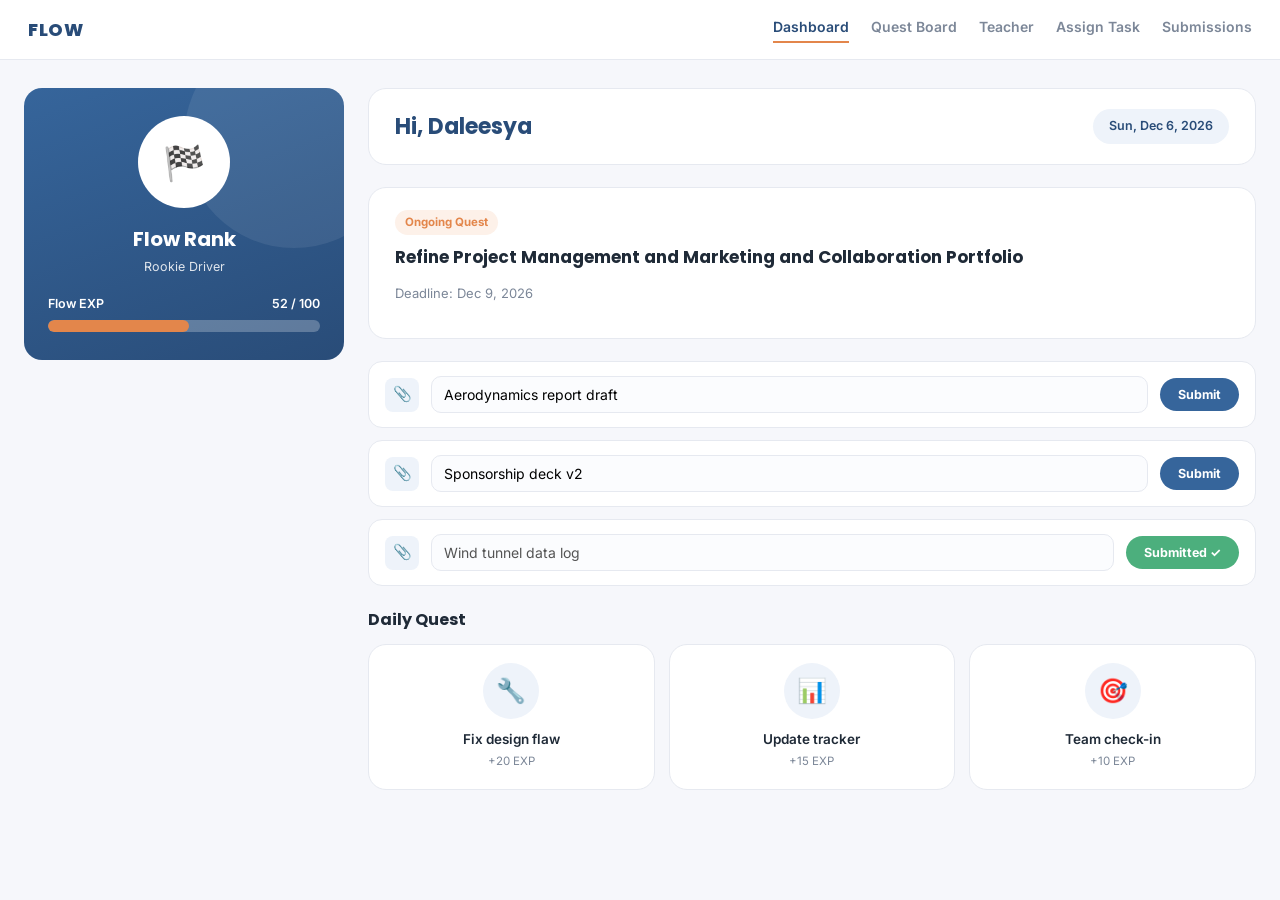
==== index.html @ 7da4ddbb "Initial commit: FLOW static site" ====
<!DOCTYPE html>
<html lang="en">
<head>
<meta charset="utf-8" />
<meta name="viewport" content="width=device-width, initial-scale=1" />
<title>FLOW — Student Dashboard</title>
<link rel="preconnect" href="https://fonts.googleapis.com">
<link href="https://fonts.googleapis.com/css2?family=Poppins:wght@600;700;800&family=Inter:wght@400;500;600;700&display=swap" rel="stylesheet">
<link href="css/style.css" rel="stylesheet" />
</head>
<body>

<nav class="top-nav">
    <div class="top-nav-brand">FLOW</div>
    <div class="top-nav-links">
        <a href="index.html" class="active">Dashboard</a>
        <a href="quest.html">Quest Board</a>
        <a href="teacher.html">Teacher</a>
        <a href="assign.html">Assign Task</a>
        <a href="submissions.html">Submissions</a>
    </div>
</nav>

<div class="dash-shell">

    <!-- ============ LEFT: FLOW RANK ============ -->
    <aside class="rank-card">
        <div class="rank-avatar">🏁</div>
        <div class="rank-label">Flow Rank</div>
        <div class="rank-sub" id="rankTitle">Rookie Driver</div>
        <div class="exp-label"><span>Flow EXP</span><span id="expLabel">52 / 100</span></div>
        <div class="exp-track"><div class="exp-fill" id="expFill" style="width:52%"></div></div>
    </aside>

    <!-- ============ MAIN ============ -->
    <main class="dash-main">

        <div class="greeting-row">
            <h1 id="greeting">Hi, Daleesya</h1>
            <span class="date-chip" id="todayChip"></span>
        </div>

        <div class="ongoing-highlight">
            <span class="tag">Ongoing Quest</span>
            <h2>Refine Project Management and Marketing and Collaboration Portfolio</h2>
            <p class="deadline" id="deadlineText"></p>
        </div>

        <div class="submission-rows" id="submissionRows"></div>

        <div class="daily-quest-section">
            <h3>Daily Quest</h3>
            <div class="daily-quest-grid" id="dailyQuestGrid"></div>
        </div>

    </main>
</div>

<script src="js/dashboard.js"></script>
</body>
</html>
---- css/style.css ----
:root {
  --blue: #36659B;
  --blue-dark: #294c78;
  --orange: #E3864B;
  --bg: #F6F7FB;
  --card: #FFFFFF;
  --text: #1F2A37;
  --text-muted: #7C8798;
  --border: #E6E9F0;
  --success: #4CAF7D;
  --danger: #D9544F;
  --radius-card: 18px;
  --radius-pill: 999px;
  --radius-input: 10px;
}

* { box-sizing: border-box; }

body {
  margin: 0;
  background: var(--bg);
  color: var(--text);
  font-family: 'Inter', sans-serif;
  font-size: 15px;
  line-height: 1.5;
}

h1, h2, h3 {
  font-family: 'Poppins', sans-serif;
  margin: 0;
}

button {
  font-family: inherit;
  cursor: pointer;
}

input {
  font-family: inherit;
  font-size: 14px;
}

/* ============ TOP NAV ============ */
.top-nav {
  display: flex;
  align-items: center;
  justify-content: space-between;
  padding: 16px 28px;
  background: var(--card);
  border-bottom: 1px solid var(--border);
  position: sticky;
  top: 0;
  z-index: 10;
}
.top-nav-brand {
  font-family: 'Poppins', sans-serif;
  font-weight: 800;
  letter-spacing: 0.5px;
  color: var(--blue-dark);
  font-size: 18px;
}
.top-nav-links { display: flex; gap: 22px; }
.top-nav-links a {
  text-decoration: none;
  color: var(--text-muted);
  font-weight: 600;
  font-size: 14px;
  padding-bottom: 4px;
  border-bottom: 2px solid transparent;
}
.top-nav-links a.active,
.top-nav-links a:hover {
  color: var(--blue-dark);
  border-bottom-color: var(--orange);
}

/* ============ LAYOUT ============ */
.app-shell {
  display: grid;
  grid-template-columns: 300px 1fr 300px;
  gap: 24px;
  max-width: 1400px;
  margin: 0 auto;
  padding: 28px 24px 60px;
  align-items: start;
}

@media (max-width: 1100px) {
  .app-shell { grid-template-columns: 1fr; }
}

/* ============ LEFT PANEL: NEW QUEST FORM ============ */
.quest-form-panel {
  background: var(--card);
  border-radius: var(--radius-card);
  padding: 24px;
  border: 1px solid var(--border);
  position: sticky;
  top: 24px;
}

.panel-title {
  font-size: 20px;
  font-weight: 700;
  color: var(--blue-dark);
}

.panel-subtitle {
  color: var(--text-muted);
  font-size: 13px;
  margin: 6px 0 20px;
}

.field-group { margin-bottom: 18px; }

.field-group label {
  display: block;
  font-size: 12.5px;
  font-weight: 600;
  color: var(--text-muted);
  margin-bottom: 6px;
  text-transform: none;
}

.field-group input[type="text"],
.field-group input[type="date"] {
  width: 100%;
  padding: 10px 12px;
  border: 1.5px solid var(--border);
  border-radius: var(--radius-input);
  outline: none;
  background: #FBFCFE;
}
.field-group input:focus {
  border-color: var(--blue);
  background: #fff;
}

.subquest-list { display: flex; flex-direction: column; gap: 6px; margin-bottom: 8px; }
.subquest-item {
  display: flex;
  align-items: center;
  justify-content: space-between;
  background: #F1F4F9;
  border-radius: 8px;
  padding: 7px 10px;
  font-size: 13px;
}
.subquest-item button {
  background: none;
  border: none;
  color: var(--text-muted);
  font-size: 14px;
}
.subquest-add-row { display: flex; gap: 6px; }
.subquest-add-row input { flex: 1; }
.btn-icon-add {
  width: 38px;
  border: 1.5px solid var(--blue);
  background: #fff;
  color: var(--blue);
  border-radius: var(--radius-input);
  font-size: 18px;
  font-weight: 700;
}
.btn-icon-add:hover { background: var(--blue); color: #fff; }

.priority-picker { display: flex; gap: 8px; }
.priority-chip {
  flex: 1;
  display: flex;
  align-items: center;
  justify-content: center;
  gap: 6px;
  padding: 8px 0;
  border-radius: var(--radius-pill);
  border: 1.5px solid var(--border);
  background: #fff;
  font-size: 12.5px;
  font-weight: 600;
  color: var(--text-muted);
}
.priority-chip.selected { border-color: var(--blue); color: var(--blue); background: #EEF3FA; }
.dot { width: 8px; height: 8px; border-radius: 50%; display:inline-block; }
.dot-low { background: var(--success); }
.dot-medium { background: var(--orange); }
.dot-high { background: var(--danger); }

.btn-primary {
  background: var(--blue);
  color: #fff;
  border: none;
  border-radius: var(--radius-pill);
  padding: 12px 20px;
  font-weight: 600;
  font-size: 14px;
}
.btn-primary:hover { background: var(--blue-dark); }
.btn-full { width: 100%; }

.form-msg {
  margin-top: 10px;
  font-size: 13px;
  color: var(--success);
  font-weight: 600;
  text-align: center;
}

/* ============ MAIN ============ */
.quest-header {
  display: flex;
  justify-content: space-between;
  align-items: flex-start;
  background: var(--card);
  border: 1px solid var(--border);
  border-radius: var(--radius-card);
  padding: 22px 26px;
  margin-bottom: 22px;
}
.quest-greeting {
  font-family: 'Poppins', sans-serif;
  font-size: 22px;
  font-weight: 700;
  color: var(--blue-dark);
  margin: 0;
}
.quest-greeting strong { color: var(--orange); }
.quest-date { color: var(--text-muted); font-size: 13px; margin: 4px 0 0; }
.header-mark {
  width: 44px; height: 44px;
  border-radius: 12px;
  background: linear-gradient(135deg, var(--blue), var(--orange));
  display: flex; align-items: center; justify-content: center;
  color: #fff; font-size: 20px;
}

.ongoing-section {
  background: var(--card);
  border: 1px solid var(--border);
  border-radius: var(--radius-card);
  padding: 22px 26px;
  margin-bottom: 22px;
}
.section-heading-row {
  display: flex;
  justify-content: space-between;
  align-items: center;
  flex-wrap: wrap;
  gap: 12px;
  margin-bottom: 16px;
}
.section-heading-row h3 { font-size: 16px; font-weight: 700; }

.status-filters { display: flex; gap: 8px; flex-wrap: wrap; }
.filter-pill {
  border: 1.5px solid var(--border);
  background: #fff;
  padding: 6px 14px;
  border-radius: var(--radius-pill);
  font-size: 12.5px;
  font-weight: 600;
  color: var(--text-muted);
}
.filter-pill.active { background: var(--blue); color: #fff; border-color: var(--blue); }

.ongoing-list { display: flex; flex-direction: column; gap: 10px; }

.ongoing-card {
  display: flex;
  align-items: center;
  gap: 14px;
  padding: 14px 16px;
  border: 1px solid var(--border);
  border-radius: 14px;
  background: #FBFCFE;
}
.ongoing-card .priority-tag {
  width: 10px; height: 10px; border-radius: 50%; flex-shrink: 0;
}
.ongoing-card .quest-body { flex: 1; min-width: 0; }
.ongoing-card .quest-title { font-weight: 600; font-size: 14px; }
.ongoing-card .quest-meta { color: var(--text-muted); font-size: 12px; margin-top: 2px; }
.ongoing-card select {
  border: 1.5px solid var(--border);
  border-radius: var(--radius-pill);
  padding: 6px 10px;
  font-size: 12.5px;
  font-weight: 600;
  color: var(--blue-dark);
  background: #fff;
}
.empty-note { color: var(--text-muted); font-size: 13.5px; padding: 10px 4px; }

/* ============ COLUMNS: DAILY / COMPLETED ============ */
.quest-columns {
  display: grid;
  grid-template-columns: 1fr 1fr;
  gap: 20px;
}
@media (max-width: 700px) { .quest-columns { grid-template-columns: 1fr; } }

.quest-column h3 { font-size: 15px; font-weight: 700; margin-bottom: 12px; }
.quest-grid { display: flex; flex-direction: column; gap: 10px; }

.quest-tile {
  background: var(--card);
  border: 1px solid var(--border);
  border-radius: 14px;
  padding: 14px 16px;
}
.quest-tile.completed { border-left: 4px solid var(--success); }
.quest-tile.daily { border-left: 4px solid var(--orange); }
.quest-tile .quest-title { font-weight: 600; font-size: 13.5px; }
.quest-tile .quest-meta { color: var(--text-muted); font-size: 12px; margin-top: 4px; }

/* ============ RIGHT PANEL ============ */
.quest-side-panel { display: flex; flex-direction: column; gap: 20px; }
.side-card {
  background: var(--card);
  border: 1px solid var(--border);
  border-radius: var(--radius-card);
  padding: 20px;
}
.side-card h3 { font-size: 15px; font-weight: 700; margin-bottom: 12px; }
.side-hint { color: var(--text-muted); font-size: 12.5px; }

.comments-list { display: flex; flex-direction: column; gap: 12px; margin-bottom: 14px; max-height: 220px; overflow-y: auto; }
.comment-item { display: flex; gap: 10px; }
.comment-avatar {
  width: 32px; height: 32px; border-radius: 50%;
  background: var(--blue);
  color: #fff; font-size: 12px; font-weight: 700;
  display: flex; align-items: center; justify-content: center; flex-shrink: 0;
}
.comment-body { font-size: 12.5px; }
.comment-name { font-weight: 700; color: var(--text); }
.comment-text { color: var(--text-muted); margin-top: 2px; }
.comment-time { color: #B3B9C4; font-size: 11px; margin-top: 2px; }

.add-new-row { display: flex; gap: 6px; }
.add-new-row input {
  flex: 1;
  border: 1.5px solid var(--border);
  border-radius: var(--radius-input);
  padding: 8px 10px;
}
.btn-add-new {
  border: none;
  background: var(--orange);
  color: #fff;
  border-radius: var(--radius-input);
  padding: 0 12px;
  font-size: 12.5px;
  font-weight: 700;
  white-space: nowrap;
}
.btn-add-new:hover { background: #cc6f37; }

.rating-row { display: flex; gap: 8px; margin-top: 12px; }
.rating-btn {
  flex: 1;
  border: 1.5px solid var(--border);
  background: #fff;
  border-radius: 12px;
  padding: 12px 4px;
  display: flex;
  flex-direction: column;
  align-items: center;
  gap: 6px;
  font-size: 11px;
  font-weight: 600;
  color: var(--text-muted);
}
.rating-btn.selected.rating-excellent { border-color: var(--success); color: var(--success); background: #EBF8F1; }
.rating-btn.selected.rating-average { border-color: var(--orange); color: var(--orange); background: #FDF1E9; }
.rating-btn.selected.rating-poor { border-color: var(--danger); color: var(--danger); background: #FBEBEA; }

/* ============ STUDENT DASHBOARD PAGE ============ */
.dash-shell {
  max-width: 1300px;
  margin: 0 auto;
  padding: 28px 24px 60px;
  display: grid;
  grid-template-columns: 320px 1fr;
  gap: 24px;
  align-items: start;
}
@media (max-width: 950px) { .dash-shell { grid-template-columns: 1fr; } }

.rank-card {
  background: linear-gradient(160deg, var(--blue) 0%, var(--blue-dark) 100%);
  border-radius: var(--radius-card);
  padding: 28px 24px;
  color: #fff;
  position: relative;
  overflow: hidden;
}
.rank-card::before {
  content: "";
  position: absolute;
  width: 220px; height: 220px;
  border-radius: 50%;
  background: rgba(255,255,255,0.08);
  top: -60px; right: -60px;
}
.rank-avatar {
  width: 92px; height: 92px;
  border-radius: 50%;
  background: #fff;
  margin: 0 auto 16px;
  display: flex; align-items: center; justify-content: center;
  font-size: 34px;
}
.rank-label {
  text-align: center;
  font-family: 'Poppins', sans-serif;
  font-weight: 700;
  font-size: 20px;
  margin-bottom: 4px;
}
.rank-sub { text-align: center; font-size: 12.5px; opacity: 0.85; margin-bottom: 18px; }
.exp-label { display: flex; justify-content: space-between; font-size: 12.5px; font-weight: 600; margin-bottom: 6px; }
.exp-track {
  height: 12px;
  background: rgba(255,255,255,0.25);
  border-radius: var(--radius-pill);
  overflow: hidden;
}
.exp-fill {
  height: 100%;
  background: var(--orange);
  border-radius: var(--radius-pill);
  transition: width 0.4s ease;
}

.dash-main { display: flex; flex-direction: column; gap: 22px; }

.greeting-row {
  display: flex;
  justify-content: space-between;
  align-items: center;
  background: var(--card);
  border: 1px solid var(--border);
  border-radius: var(--radius-card);
  padding: 20px 26px;
}
.greeting-row h1 {
  font-size: 22px;
  font-weight: 700;
  color: var(--blue-dark);
}
.greeting-row .date-chip {
  background: #EEF3FA;
  color: var(--blue-dark);
  border-radius: var(--radius-pill);
  padding: 8px 16px;
  font-size: 12.5px;
  font-weight: 600;
}

.ongoing-highlight {
  background: var(--card);
  border: 1px solid var(--border);
  border-radius: var(--radius-card);
  padding: 22px 26px;
}
.ongoing-highlight .tag {
  display: inline-block;
  background: #FDF1E9;
  color: var(--orange);
  font-size: 11.5px;
  font-weight: 700;
  padding: 4px 10px;
  border-radius: var(--radius-pill);
  margin-bottom: 10px;
}
.ongoing-highlight h2 { font-size: 17px; font-weight: 700; margin-bottom: 6px; }
.ongoing-highlight .deadline { color: var(--text-muted); font-size: 13px; }

.submission-rows { display: flex; flex-direction: column; gap: 12px; }
.submission-row {
  display: flex;
  align-items: center;
  gap: 12px;
  background: var(--card);
  border: 1px solid var(--border);
  border-radius: 14px;
  padding: 14px 16px;
}
.submission-row input[type="text"] {
  flex: 1;
  border: 1.5px solid var(--border);
  border-radius: var(--radius-input);
  padding: 9px 12px;
  background: #FBFCFE;
}
.submission-row input:focus { border-color: var(--blue); outline: none; background: #fff; }
.btn-submit {
  background: var(--blue);
  color: #fff;
  border: none;
  border-radius: var(--radius-pill);
  padding: 9px 18px;
  font-size: 12.5px;
  font-weight: 700;
  white-space: nowrap;
}
.btn-submit:hover { background: var(--blue-dark); }
.btn-submit.done { background: var(--success); }
.attach-icon {
  width: 34px; height: 34px;
  border-radius: 8px;
  background: #EEF3FA;
  display: flex; align-items: center; justify-content: center;
  color: var(--blue);
  flex-shrink: 0;
}

.daily-quest-section h3 { font-size: 16px; font-weight: 700; margin-bottom: 12px; }
.daily-quest-grid { display: grid; grid-template-columns: repeat(3, 1fr); gap: 14px; }
@media (max-width: 700px) { .daily-quest-grid { grid-template-columns: 1fr; } }
.daily-quest-card {
  background: var(--card);
  border: 1px solid var(--border);
  border-radius: var(--radius-card);
  padding: 18px;
  text-align: center;
}
.daily-quest-card .icon {
  width: 56px; height: 56px;
  border-radius: 50%;
  background: #EEF3FA;
  display: flex; align-items: center; justify-content: center;
  font-size: 24px;
  margin: 0 auto 10px;
}
.daily-quest-card .qtitle { font-weight: 600; font-size: 13.5px; margin-bottom: 4px; }
.daily-quest-card .qmeta { color: var(--text-muted); font-size: 11.5px; }

/* ============ STAT CARDS ============ */
.stat-cards-row { display: grid; grid-template-columns: repeat(4, 1fr); gap: 14px; margin-bottom: 22px; }
@media (max-width: 800px) { .stat-cards-row { grid-template-columns: repeat(2, 1fr); } }
.stat-card-mini {
  background: var(--card);
  border: 1px solid var(--border);
  border-radius: 14px;
  padding: 16px 18px;
  text-align: center;
}
.stat-card-mini .num { font-family: 'Poppins', sans-serif; font-size: 26px; font-weight: 800; color: var(--blue-dark); }
.stat-card-mini .lbl { font-size: 12px; color: var(--text-muted); margin-top: 2px; }
.stat-card-mini.warn .num { color: var(--orange); }
.stat-card-mini.danger .num { color: var(--danger); }
.stat-card-mini.ok .num { color: var(--success); }

/* ============ TEACHER: STUDENT CARDS ============ */
.teacher-grid { display: grid; grid-template-columns: 1fr 1fr; gap: 18px; margin-bottom: 22px; }
@media (max-width: 800px) { .teacher-grid { grid-template-columns: 1fr; } }
.student-card {
  background: var(--card);
  border: 1px solid var(--border);
  border-radius: var(--radius-card);
  padding: 18px 20px;
}
.student-card-head { display: flex; justify-content: space-between; align-items: center; margin-bottom: 10px; }
.student-card-head .sname { font-family: 'Poppins', sans-serif; font-weight: 700; font-size: 16px; }
.level-badge {
  background: #EEF3FA; color: var(--blue-dark);
  font-size: 11.5px; font-weight: 700;
  padding: 4px 10px; border-radius: var(--radius-pill);
}
.student-card .oq-label { font-size: 11.5px; color: var(--text-muted); margin-bottom: 2px; }
.student-card .oq-text { font-size: 13.5px; font-weight: 600; margin-bottom: 10px; }
.skill-tags { display: flex; flex-wrap: wrap; gap: 6px; margin-bottom: 12px; }
.skill-tag { background: #F1F4F9; color: var(--text-muted); font-size: 11px; padding: 4px 10px; border-radius: var(--radius-pill); }
.btn-check {
  border: 1.5px solid var(--blue);
  background: #fff;
  color: var(--blue);
  border-radius: var(--radius-pill);
  padding: 7px 16px;
  font-size: 12.5px;
  font-weight: 700;
}
.btn-check.checked { background: var(--success); border-color: var(--success); color: #fff; }

/* ============ COMMENT FORM ============ */
.comment-form-card {
  background: var(--card);
  border: 1px solid var(--border);
  border-radius: var(--radius-card);
  padding: 20px 24px;
}
.comment-form-card select,
.comment-form-card textarea {
  width: 100%;
  border: 1.5px solid var(--border);
  border-radius: var(--radius-input);
  padding: 10px 12px;
  margin-bottom: 12px;
  font-family: inherit;
}
.comment-log { display: flex; flex-direction: column; gap: 10px; margin-top: 16px; }
.comment-log-item { font-size: 13px; padding: 10px 12px; background: #FBFCFE; border-radius: 10px; border: 1px solid var(--border); }
.comment-log-item .cname { font-weight: 700; margin-right: 6px; }
.comment-log-item .ctime { color: var(--text-muted); font-size: 11px; float: right; }

/* ============ ASSIGN TASK ============ */
.assign-grid { display: grid; grid-template-columns: repeat(3, 1fr); gap: 18px; }
@media (max-width: 950px) { .assign-grid { grid-template-columns: 1fr; } }
.assign-panel {
  background: var(--card);
  border: 1px solid var(--border);
  border-radius: var(--radius-card);
  padding: 18px 20px;
}
.assign-panel-head { display: flex; justify-content: space-between; align-items: center; margin-bottom: 12px; }
.assign-panel-head h3 { font-size: 15px; font-weight: 700; }
.btn-assign-new {
  border: none; background: var(--orange); color: #fff;
  border-radius: var(--radius-pill); padding: 6px 12px;
  font-size: 11.5px; font-weight: 700;
}
.assign-quest-item {
  display: flex; justify-content: space-between; align-items: center;
  background: #FBFCFE; border: 1px solid var(--border); border-radius: 12px;
  padding: 10px 12px; margin-bottom: 8px; font-size: 12.5px;
}
.assign-quest-item .due-chip { background: #EEF3FA; color: var(--blue-dark); border-radius: var(--radius-pill); padding: 3px 9px; font-size: 11px; font-weight: 700; white-space: nowrap; }
.assign-new-form { display: none; margin-top: 10px; gap: 8px; flex-direction: column; }
.assign-new-form.open { display: flex; }
.assign-new-form input { border: 1.5px solid var(--border); border-radius: var(--radius-input); padding: 8px 10px; }

/* ============ SUBMISSION PAGE ============ */
.submission-layout { display: grid; grid-template-columns: 1.5fr 1fr; gap: 20px; align-items: start; }
@media (max-width: 950px) { .submission-layout { grid-template-columns: 1fr; } }
.sub-table-card {
  background: var(--card);
  border: 1px solid var(--border);
  border-radius: var(--radius-card);
  padding: 18px 20px;
  overflow-x: auto;
}
.sub-table { width: 100%; border-collapse: collapse; font-size: 13px; }
.sub-table th { text-align: left; color: var(--text-muted); font-size: 11.5px; padding: 8px 10px; border-bottom: 1px solid var(--border); }
.sub-table td { padding: 12px 10px; border-bottom: 1px solid var(--border); }
.sub-table tr:last-child td { border-bottom: none; }
.status-chip { font-size: 11px; font-weight: 700; padding: 4px 10px; border-radius: var(--radius-pill); }
.status-chip.awaiting { background: #FDF1E9; color: var(--orange); }
.status-chip.late { background: #FBEBEA; color: var(--danger); }
.status-chip.reviewed { background: #EBF8F1; color: var(--success); }
.btn-review {
  border: 1.5px solid var(--blue); background: #fff; color: var(--blue);
  border-radius: var(--radius-pill); padding: 6px 14px; font-size: 12px; font-weight: 700;
}
.btn-review.viewed { border-color: var(--border); color: var(--text-muted); }

.review-panel {
  background: var(--card);
  border: 1px solid var(--border);
  border-radius: var(--radius-card);
  padding: 20px 22px;
  position: sticky;
  top: 24px;
}
.review-panel h3 { font-size: 16px; font-weight: 700; margin-bottom: 4px; }
.review-meta { font-size: 12.5px; color: var(--text-muted); margin-bottom: 4px; }
.review-file {
  margin-top: 12px;
  background: #FBFCFE; border: 1px dashed var(--border); border-radius: 10px;
  padding: 12px; font-size: 12.5px; color: var(--blue-dark); font-weight: 600;
}
.review-panel .rating-row { margin-top: 16px; }
.review-panel textarea {
  width: 100%; border: 1.5px solid var(--border); border-radius: var(--radius-input);
  padding: 10px 12px; margin-top: 12px; font-family: inherit; min-height: 70px;
}
.btn-send-feedback {
  margin-top: 12px; width: 100%;
  background: var(--blue); color: #fff; border: none;
  border-radius: var(--radius-pill); padding: 11px; font-weight: 700; font-size: 13.5px;
}
.btn-send-feedback:hover { background: var(--blue-dark); }
.feedback-sent-msg { margin-top: 10px; color: var(--success); font-size: 12.5px; font-weight: 600; display: none; }
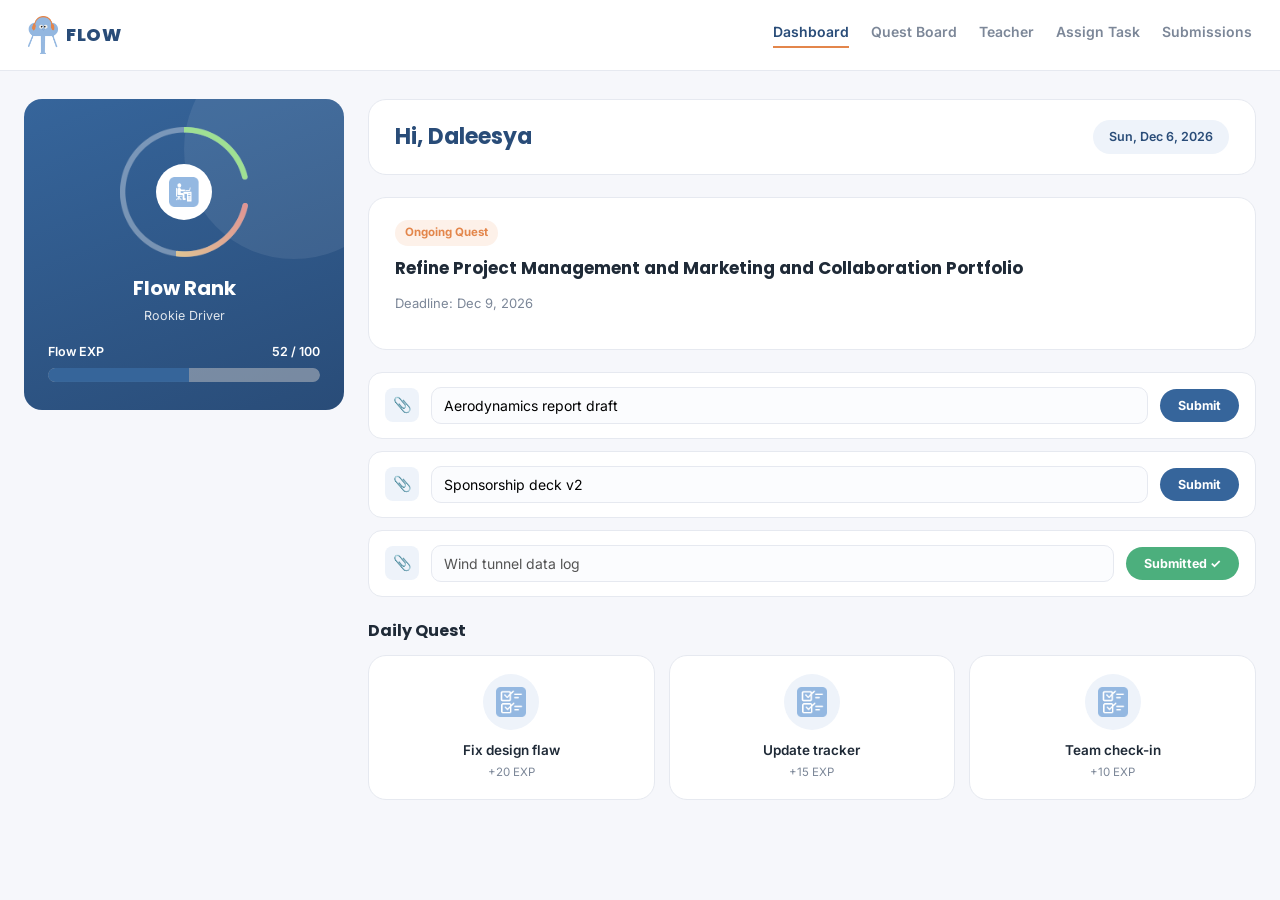
==== commit 3e5cdb6b: "use real figma assets" ====
--- a/index.html
+++ b/index.html
@@ -11,7 +11,7 @@
 <body>
 
 <nav class="top-nav">
-    <div class="top-nav-brand">FLOW</div>
+    <div class="top-nav-brand"><img src="images/mascot-awan.png" alt="FLOW mascot" class="nav-mascot" /> FLOW</div>
     <div class="top-nav-links">
         <a href="index.html" class="active">Dashboard</a>
         <a href="quest.html">Quest Board</a>
@@ -25,11 +25,22 @@
 
     <!-- ============ LEFT: FLOW RANK ============ -->
     <aside class="rank-card">
-        <div class="rank-avatar">🏁</div>
+        <div class="rank-ring-wrap">
+            <img src="images/ring-track.png" alt="" class="rank-ring rank-ring-track" />
+            <img src="images/ring-fill.png" alt="" class="rank-ring rank-ring-fill" id="ringFill" />
+            <div class="rank-ring-center">
+                <img src="images/icon-desk.png" alt="" class="rank-ring-icon" />
+            </div>
+        </div>
         <div class="rank-label">Flow Rank</div>
         <div class="rank-sub" id="rankTitle">Rookie Driver</div>
         <div class="exp-label"><span>Flow EXP</span><span id="expLabel">52 / 100</span></div>
-        <div class="exp-track"><div class="exp-fill" id="expFill" style="width:52%"></div></div>
+        <div class="exp-track">
+            <img src="images/pill-track.png" alt="" class="pill-img pill-track-img" />
+            <div class="pill-fill-wrap" id="pillFillWrap" style="width:52%">
+                <img src="images/pill-fill.png" alt="" class="pill-img pill-fill-img" />
+            </div>
+        </div>
     </aside>
 
     <!-- ============ MAIN ============ -->
--- a/css/style.css
+++ b/css/style.css
@@ -58,7 +58,11 @@
   letter-spacing: 0.5px;
   color: var(--blue-dark);
   font-size: 18px;
-}
+  display: flex;
+  align-items: center;
+  gap: 8px;
+}
+.nav-mascot { width: 30px; height: auto; display: block; }
 .top-nav-links { display: flex; gap: 22px; }
 .top-nav-links a {
   text-decoration: none;
@@ -231,8 +235,8 @@
   border-radius: 12px;
   background: linear-gradient(135deg, var(--blue), var(--orange));
   display: flex; align-items: center; justify-content: center;
-  color: #fff; font-size: 20px;
-}
+}
+.header-mark-icon { width: 24px; height: 24px; filter: brightness(0) invert(1); }
 
 .ongoing-section {
   background: var(--card);
@@ -372,6 +376,7 @@
   color: var(--text-muted);
 }
 .rating-btn.selected.rating-excellent { border-color: var(--success); color: var(--success); background: #EBF8F1; }
+.rating-icon { width: 22px; height: 22px; }
 .rating-btn.selected.rating-average { border-color: var(--orange); color: var(--orange); background: #FDF1E9; }
 .rating-btn.selected.rating-poor { border-color: var(--danger); color: var(--danger); background: #FBEBEA; }
 
@@ -403,14 +408,33 @@
   background: rgba(255,255,255,0.08);
   top: -60px; right: -60px;
 }
-.rank-avatar {
-  width: 92px; height: 92px;
+.rank-ring-wrap {
+  width: 130px; height: 130px;
+  margin: 0 auto 16px;
+  position: relative;
+}
+.rank-ring {
+  position: absolute;
+  top: 0; left: 0;
+  width: 100%; height: 100%;
+  object-fit: contain;
+}
+.rank-ring-track { opacity: 0.35; filter: brightness(3); }
+.rank-ring-fill {
+  /* masked to the current EXP % via inline --pct custom property, conic-gradient mask */
+  -webkit-mask-image: conic-gradient(#000 var(--pct, 52%), transparent var(--pct, 52%));
+  mask-image: conic-gradient(#000 var(--pct, 52%), transparent var(--pct, 52%));
+}
+.rank-ring-center {
+  position: absolute;
+  top: 50%; left: 50%;
+  transform: translate(-50%, -50%);
+  width: 56px; height: 56px;
   border-radius: 50%;
   background: #fff;
-  margin: 0 auto 16px;
   display: flex; align-items: center; justify-content: center;
-  font-size: 34px;
-}
+}
+.rank-ring-icon { width: 30px; height: 30px; }
 .rank-label {
   text-align: center;
   font-family: 'Poppins', sans-serif;
@@ -421,17 +445,28 @@
 .rank-sub { text-align: center; font-size: 12.5px; opacity: 0.85; margin-bottom: 18px; }
 .exp-label { display: flex; justify-content: space-between; font-size: 12.5px; font-weight: 600; margin-bottom: 6px; }
 .exp-track {
-  height: 12px;
-  background: rgba(255,255,255,0.25);
+  position: relative;
+  height: 14px;
   border-radius: var(--radius-pill);
   overflow: hidden;
 }
-.exp-fill {
-  height: 100%;
-  background: var(--orange);
-  border-radius: var(--radius-pill);
+.pill-img {
+  display: block;
+  width: 100%;
+  height: 14px;
+  object-fit: cover;
+  object-position: left;
+}
+.pill-track-img { filter: brightness(1) invert(0); opacity: 0.5; }
+.pill-fill-wrap {
+  position: absolute;
+  top: 0; left: 0;
+  height: 14px;
+  overflow: hidden;
   transition: width 0.4s ease;
-}
+  border-radius: var(--radius-pill) 0 0 var(--radius-pill);
+}
+.pill-fill-wrap .pill-fill-img { width: 100%; }
 
 .dash-main { display: flex; flex-direction: column; gap: 22px; }
 
@@ -531,9 +566,9 @@
   border-radius: 50%;
   background: #EEF3FA;
   display: flex; align-items: center; justify-content: center;
-  font-size: 24px;
   margin: 0 auto 10px;
 }
+.daily-quest-icon { width: 30px; height: 30px; }
 .daily-quest-card .qtitle { font-weight: 600; font-size: 13.5px; margin-bottom: 4px; }
 .daily-quest-card .qmeta { color: var(--text-muted); font-size: 11.5px; }
 
@@ -682,3 +717,6 @@
 }
 .btn-send-feedback:hover { background: var(--blue-dark); }
 .feedback-sent-msg { margin-top: 10px; color: var(--success); font-size: 12.5px; font-weight: 600; display: none; }
+
+.empty-state { text-align: center; padding: 20px 10px; }
+.empty-state-mascot { width: 64px; height: auto; margin-bottom: 10px; opacity: 0.85; }
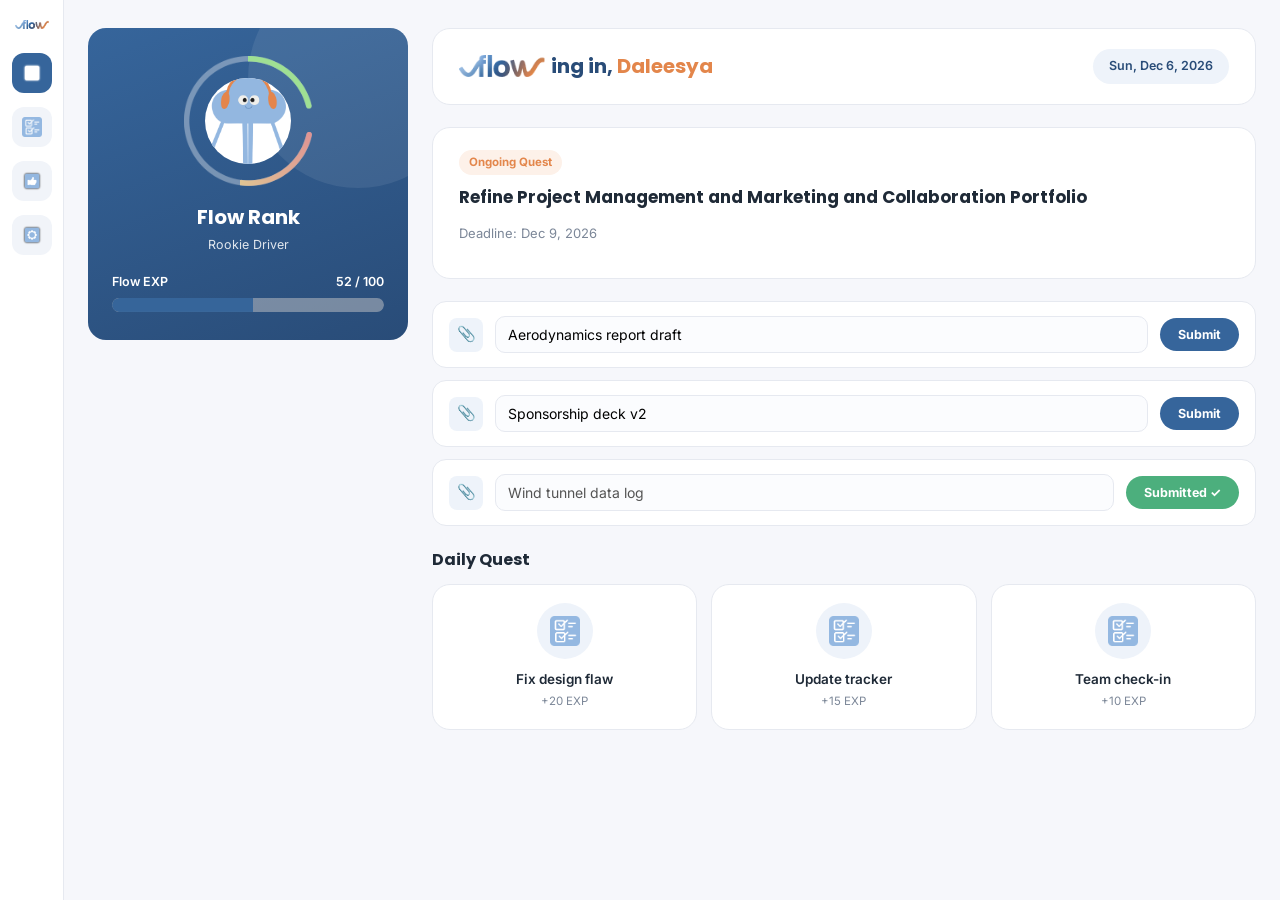
==== commit e68fdf44: "Fix Sidebar logo and mascot" ====
--- a/index.html
+++ b/index.html
@@ -10,15 +10,13 @@
 </head>
 <body>
 
-<nav class="top-nav">
-    <div class="top-nav-brand"><img src="images/mascot-awan.png" alt="FLOW mascot" class="nav-mascot" /> FLOW</div>
-    <div class="top-nav-links">
-        <a href="index.html" class="active">Dashboard</a>
-        <a href="quest.html">Quest Board</a>
-        <a href="teacher.html">Teacher</a>
-        <a href="assign.html">Assign Task</a>
-        <a href="submissions.html">Submissions</a>
-    </div>
+<nav class="icon-sidebar">
+    <img src="images/logo-flow.png" alt="FLOW" class="sidebar-logo" />
+    <a href="index.html" class="active" title="Dashboard"><img src="images/icon-clipboard.png" alt="Dashboard" /></a>
+    <a href="quest.html" title="Quest Board"><img src="images/icon-checklist.png" alt="Quest Board" /></a>
+    <a href="submissions.html" title="Submissions"><img src="images/icon-thumbsup.png" alt="Submissions" /></a>
+    <a href="teacher.html" title="Advisor"><img src="images/icon-gear.png" alt="Advisor" /></a>
+    <div class="sidebar-spacer"></div>
 </nav>
 
 <div class="dash-shell">
@@ -29,7 +27,7 @@
             <img src="images/ring-track.png" alt="" class="rank-ring rank-ring-track" />
             <img src="images/ring-fill.png" alt="" class="rank-ring rank-ring-fill" id="ringFill" />
             <div class="rank-ring-center">
-                <img src="images/icon-desk.png" alt="" class="rank-ring-icon" />
+                <img src="images/mascot-awan.png" alt="Flow mascot" class="rank-ring-mascot" />
             </div>
         </div>
         <div class="rank-label">Flow Rank</div>
@@ -47,7 +45,7 @@
     <main class="dash-main">
 
         <div class="greeting-row">
-            <h1 id="greeting">Hi, Daleesya</h1>
+            <h1 id="greeting" class="page-header-lockup"><img src="images/logo-flow.png" alt="Flow" class="wordmark" /><span class="lockup-text">ing in, <strong>Daleesya</strong></span></h1>
             <span class="date-chip" id="todayChip"></span>
         </div>
 
--- a/css/style.css
+++ b/css/style.css
@@ -40,7 +40,42 @@
   font-size: 14px;
 }
 
-/* ============ TOP NAV ============ */
+/* ============ LEFT ICON SIDEBAR ============ */
+body { padding-left: 64px; }
+.icon-sidebar {
+  position: fixed;
+  top: 0; left: 0; bottom: 0;
+  width: 64px;
+  background: var(--card);
+  border-right: 1px solid var(--border);
+  display: flex;
+  flex-direction: column;
+  align-items: center;
+  padding: 20px 0;
+  gap: 14px;
+  z-index: 20;
+}
+.icon-sidebar .sidebar-logo { width: 34px; height: auto; margin-bottom: 10px; }
+.icon-sidebar a {
+  width: 40px; height: 40px;
+  border-radius: 12px;
+  display: flex; align-items: center; justify-content: center;
+  background: #F1F4F9;
+  transition: background 0.15s ease;
+}
+.icon-sidebar a img { width: 20px; height: 20px; }
+.icon-sidebar a:hover { background: #E3E9F3; }
+.icon-sidebar a.active { background: var(--blue); }
+.icon-sidebar a.active img { filter: brightness(0) invert(1); }
+.icon-sidebar .sidebar-spacer { flex: 1; }
+
+/* ============ PAGE HEADER LOCKUP ============ */
+.page-header-lockup { display: flex; align-items: center; gap: 6px; flex-wrap: wrap; }
+.page-header-lockup img.wordmark { height: 22px; width: auto; }
+.page-header-lockup .lockup-text { font-family: 'Poppins', sans-serif; font-weight: 700; font-size: 20px; color: var(--blue-dark); }
+.page-header-lockup .lockup-text strong { color: var(--orange); }
+
+/* ============ TOP NAV (legacy, unused but kept for compatibility) ============ */
 .top-nav {
   display: flex;
   align-items: center;
@@ -429,12 +464,13 @@
   position: absolute;
   top: 50%; left: 50%;
   transform: translate(-50%, -50%);
-  width: 56px; height: 56px;
+  width: 86px; height: 86px;
   border-radius: 50%;
   background: #fff;
   display: flex; align-items: center; justify-content: center;
-}
-.rank-ring-icon { width: 30px; height: 30px; }
+  overflow: hidden;
+}
+.rank-ring-mascot { width: 76px; height: auto; }
 .rank-label {
   text-align: center;
   font-family: 'Poppins', sans-serif;
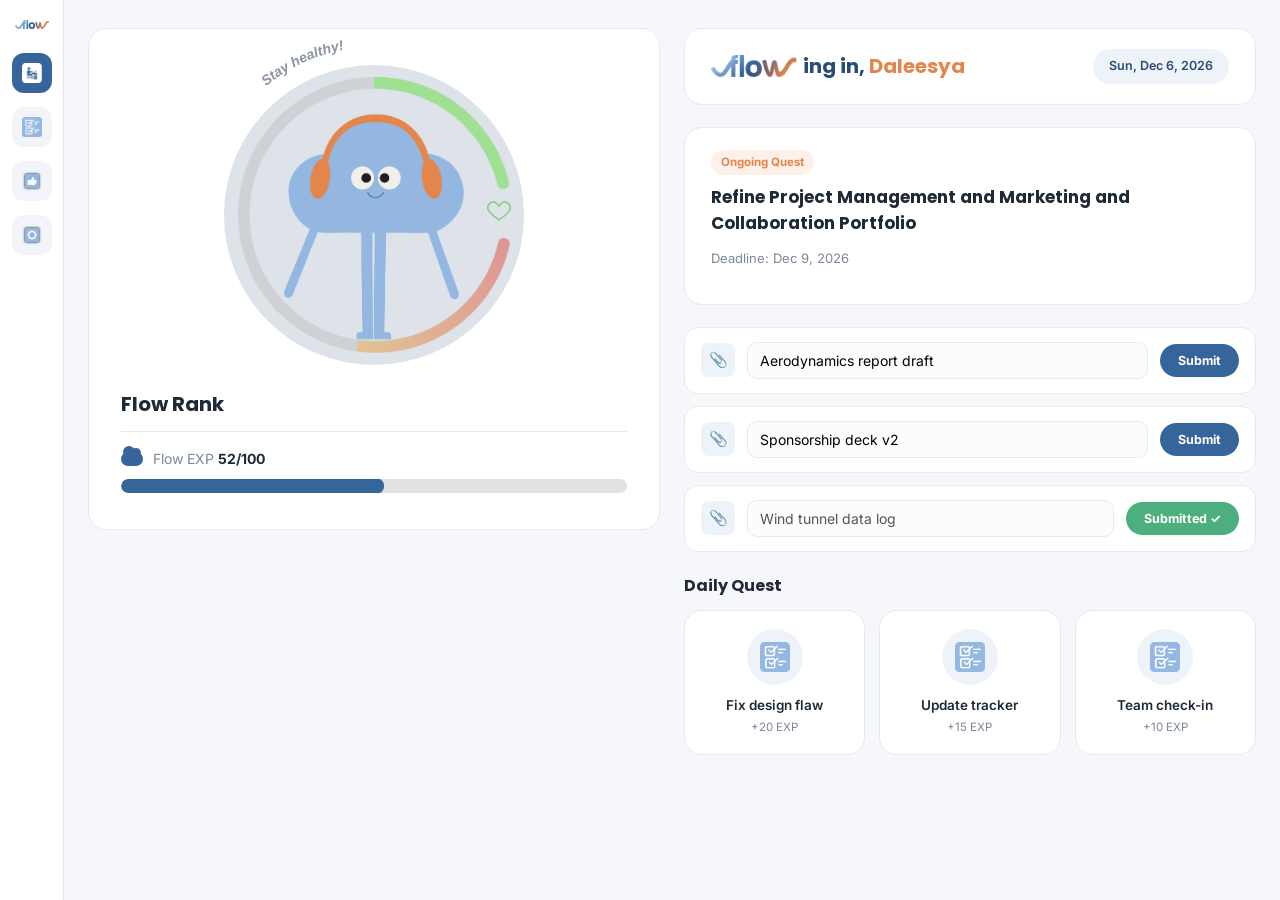
==== commit bf91b976: "fix attempt of the dashboard" ====
--- a/index.html
+++ b/index.html
@@ -12,7 +12,7 @@
 
 <nav class="icon-sidebar">
     <img src="images/logo-flow.png" alt="FLOW" class="sidebar-logo" />
-    <a href="index.html" class="active" title="Dashboard"><img src="images/icon-clipboard.png" alt="Dashboard" /></a>
+    <a href="index.html" class="active" title="Dashboard"><img src="images/icon-desk.png" alt="Dashboard" /></a>
     <a href="quest.html" title="Quest Board"><img src="images/icon-checklist.png" alt="Quest Board" /></a>
     <a href="submissions.html" title="Submissions"><img src="images/icon-thumbsup.png" alt="Submissions" /></a>
     <a href="teacher.html" title="Advisor"><img src="images/icon-gear.png" alt="Advisor" /></a>
@@ -23,16 +23,25 @@
 
     <!-- ============ LEFT: FLOW RANK ============ -->
     <aside class="rank-card">
-        <div class="rank-ring-wrap">
+        <div class="rank-visual">
+            <svg class="rank-curve-text" viewBox="0 0 360 360" aria-hidden="true">
+                <path id="healthyArc" d="M 64.3 42.1 A 180 180 0 0 1 349.1 118.4" fill="none" />
+                <text><textPath href="#healthyArc" startOffset="0">Stay healthy!</textPath></text>
+            </svg>
+            <img src="images/mascot-awan.png" alt="Flow mascot" class="rank-mascot-bg" />
             <img src="images/ring-track.png" alt="" class="rank-ring rank-ring-track" />
             <img src="images/ring-fill.png" alt="" class="rank-ring rank-ring-fill" id="ringFill" />
-            <div class="rank-ring-center">
-                <img src="images/mascot-awan.png" alt="Flow mascot" class="rank-ring-mascot" />
-            </div>
+            <svg class="rank-heart" viewBox="0 0 24 24" aria-hidden="true">
+                <path d="M12 21s-6.7-4.3-9.4-8.2C.8 10.1 1.6 6.6 4.4 5.2c2.2-1.1 4.6-.4 6 1.3l1.6 1.9 1.6-1.9c1.4-1.7 3.8-2.4 6-1.3 2.8 1.4 3.6 4.9 1.8 7.6C18.7 16.7 12 21 12 21z" />
+            </svg>
         </div>
-        <div class="rank-label">Flow Rank</div>
-        <div class="rank-sub" id="rankTitle">Rookie Driver</div>
-        <div class="exp-label"><span>Flow EXP</span><span id="expLabel">52 / 100</span></div>
+
+        <h3 class="rank-heading">Flow Rank</h3>
+
+        <div class="exp-row">
+            <span class="mini-cloud" aria-hidden="true"></span>
+            <span class="exp-row-label">Flow EXP <strong id="expLabel">52/100</strong></span>
+        </div>
         <div class="exp-track">
             <img src="images/pill-track.png" alt="" class="pill-img pill-track-img" />
             <div class="pill-fill-wrap" id="pillFillWrap" style="width:52%">
--- a/css/style.css
+++ b/css/style.css
@@ -421,66 +421,123 @@
   margin: 0 auto;
   padding: 28px 24px 60px;
   display: grid;
-  grid-template-columns: 320px 1fr;
+  grid-template-columns: 1fr 1fr;
   gap: 24px;
   align-items: start;
 }
-@media (max-width: 950px) { .dash-shell { grid-template-columns: 1fr; } }
+@media (max-width: 800px) { .dash-shell { grid-template-columns: 1fr; } }
 
 .rank-card {
-  background: linear-gradient(160deg, var(--blue) 0%, var(--blue-dark) 100%);
-  border-radius: var(--radius-card);
-  padding: 28px 24px;
-  color: #fff;
+  background: var(--card);
+  border: 1px solid var(--border);
+  border-radius: var(--radius-card);
+  padding: 36px 32px;
   position: relative;
   overflow: hidden;
-}
-.rank-card::before {
+  min-height: 420px;
+  display: flex;
+  flex-direction: column;
+  align-items: center;
+  justify-content: center;
+}
+
+.rank-visual {
+  width: 300px; height: 300px;
+  margin: 0 auto 24px;
+  position: relative;
+}
+.rank-visual::before {
   content: "";
   position: absolute;
-  width: 220px; height: 220px;
+  inset: 0;
   border-radius: 50%;
-  background: rgba(255,255,255,0.08);
-  top: -60px; right: -60px;
-}
-.rank-ring-wrap {
-  width: 130px; height: 130px;
-  margin: 0 auto 16px;
-  position: relative;
+  background: #DEE3EA;
+}
+.rank-curve-text {
+  position: absolute;
+  inset: -18px;
+  width: calc(100% + 36px);
+  height: calc(100% + 36px);
+  overflow: visible;
+  pointer-events: none;
+  z-index: 4;
+}
+.rank-curve-text path { fill: none; }
+.rank-curve-text text {
+  font-family: 'Poppins', sans-serif;
+  font-style: italic;
+  font-weight: 600;
+  font-size: 15px;
+  fill: #8A93A3;
+}
+.rank-mascot-bg {
+  position: absolute;
+  top: 54%; left: 50%;
+  transform: translate(-50%, -50%);
+  width: 60%;
+  height: auto;
+  z-index: 1;
 }
 .rank-ring {
-  position: absolute;
-  top: 0; left: 0;
-  width: 100%; height: 100%;
-  object-fit: contain;
-}
-.rank-ring-track { opacity: 0.35; filter: brightness(3); }
-.rank-ring-fill {
-  /* masked to the current EXP % via inline --pct custom property, conic-gradient mask */
-  -webkit-mask-image: conic-gradient(#000 var(--pct, 52%), transparent var(--pct, 52%));
-  mask-image: conic-gradient(#000 var(--pct, 52%), transparent var(--pct, 52%));
-}
-.rank-ring-center {
   position: absolute;
   top: 50%; left: 50%;
   transform: translate(-50%, -50%);
-  width: 86px; height: 86px;
-  border-radius: 50%;
-  background: #fff;
-  display: flex; align-items: center; justify-content: center;
-  overflow: hidden;
-}
-.rank-ring-mascot { width: 76px; height: auto; }
-.rank-label {
-  text-align: center;
+  width: 92%; height: 92%;
+  object-fit: contain;
+  z-index: 2;
+}
+.rank-ring-track { opacity: 0.6; }
+.rank-ring-fill {
+  -webkit-mask-image: conic-gradient(#000 var(--pct, 52%), transparent var(--pct, 52%));
+  mask-image: conic-gradient(#000 var(--pct, 52%), transparent var(--pct, 52%));
+}
+.rank-heart {
+  position: absolute;
+  top: 44%; right: 4%;
+  width: 26px; height: 26px;
+  fill: none;
+  stroke: #8ED08C;
+  stroke-width: 1.6;
+  z-index: 3;
+}
+
+.rank-heading {
+  align-self: stretch;
   font-family: 'Poppins', sans-serif;
   font-weight: 700;
   font-size: 20px;
-  margin-bottom: 4px;
-}
-.rank-sub { text-align: center; font-size: 12.5px; opacity: 0.85; margin-bottom: 18px; }
-.exp-label { display: flex; justify-content: space-between; font-size: 12.5px; font-weight: 600; margin-bottom: 6px; }
+  color: var(--text);
+  padding-bottom: 12px;
+  border-bottom: 1.5px solid var(--border);
+  margin-bottom: 16px;
+}
+
+.exp-row {
+  align-self: stretch;
+  display: flex;
+  align-items: center;
+  gap: 10px;
+  margin-bottom: 10px;
+}
+.mini-cloud {
+  position: relative;
+  width: 22px; height: 14px;
+  background: var(--blue);
+  border-radius: 10px;
+  flex-shrink: 0;
+}
+.mini-cloud::before, .mini-cloud::after {
+  content: "";
+  position: absolute;
+  background: var(--blue);
+  border-radius: 50%;
+}
+.mini-cloud::before { width: 12px; height: 12px; top: -6px; left: 2px; }
+.mini-cloud::after { width: 10px; height: 10px; top: -4px; right: 2px; }
+.exp-row-label { font-size: 14px; color: var(--text-muted); }
+.exp-row-label strong { color: var(--text); font-weight: 700; }
 .exp-track {
+  align-self: stretch;
   position: relative;
   height: 14px;
   border-radius: var(--radius-pill);
